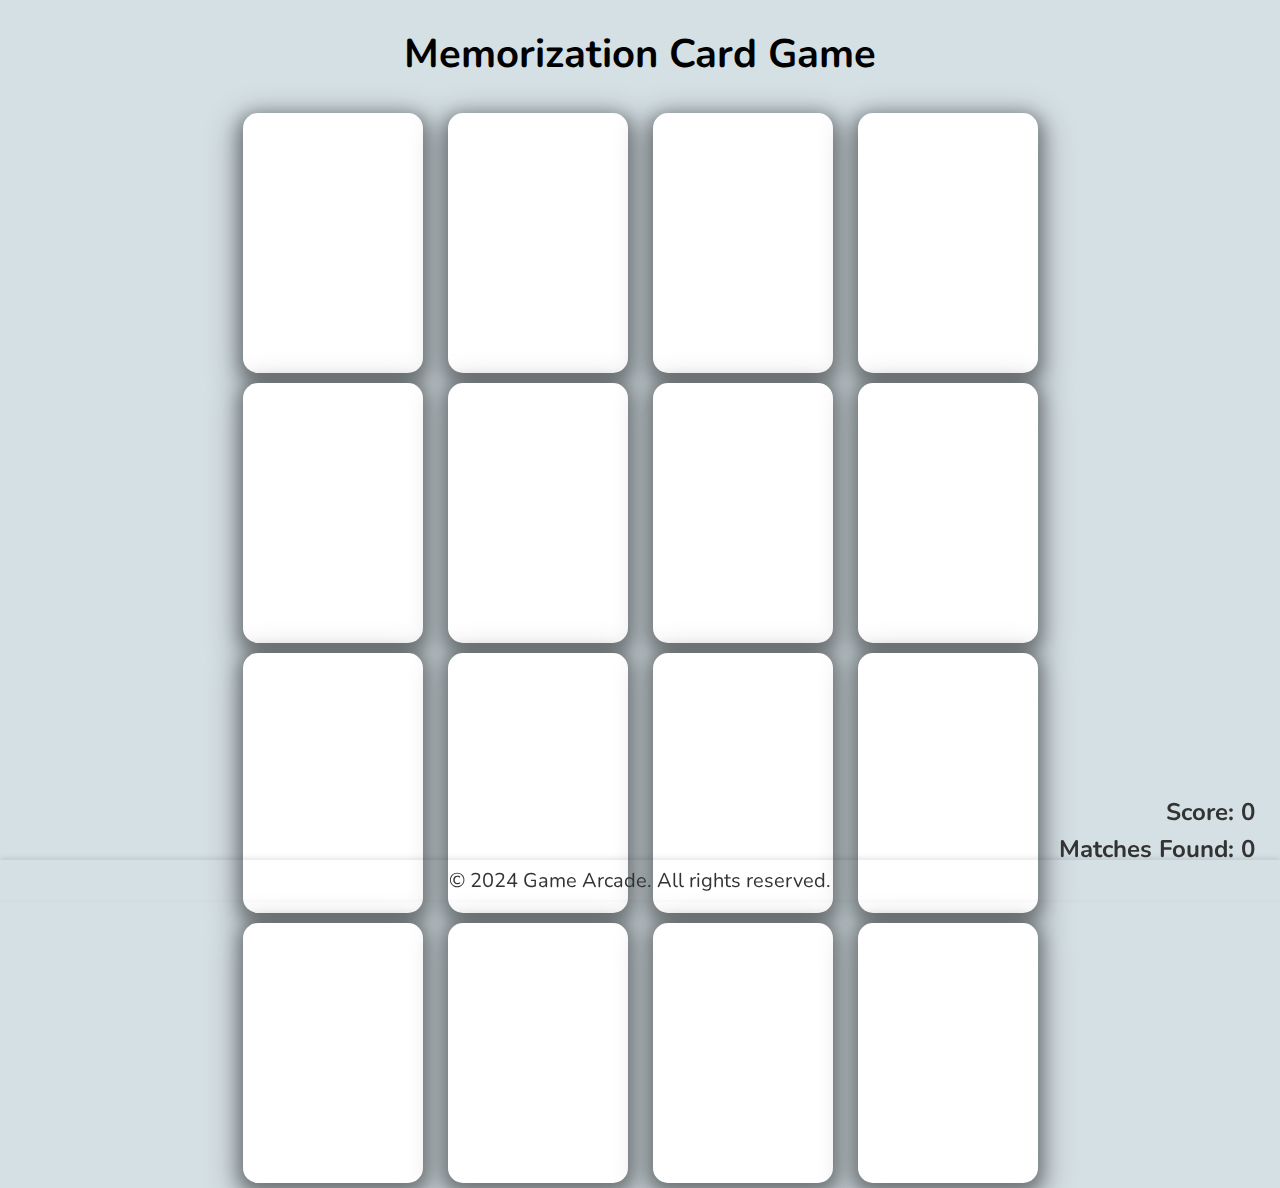
==== index.html @ d8669f76 "Add files via upload" ====
<!DOCTYPE html>
<html>
  <head>
    <link rel="stylesheet" type="text/css" href="memory-card-game.css" />
    <link
      href="https://fonts.googleapis.com/css2?family=Nunito:wght@600;700&display=swap"
      rel="stylesheet"
    />
  </head>
  <body>
    <header>
      <h1>Memorization Card Game</h1>
    </header>
    <div id="instructions-container">
      <div id="instructions">
        <h2>How to Play</h2>
        <p>Click on a card to flip it over.</p>
        <p>Match all pairs to win the game.</p>
        <p>Each correct match adds 10 points to your score.</p>
        <p>An incorrect match reduces your points by 5.</p>
        <p>
          Use the arrow keys to navigate between cards and Enter to select a
          card.
        </p>
      </div>
    </div>
    <div id="game-container">
      <div id="game-board"></div>
    </div>
    <div id="score-board">
      <h2>Score: <span id="score">0</span></h2>
      <h2>Matches Found: <span id="matches">0</span></h2>
    </div>
    <footer>
      <p>&copy; 2024 Game Arcade. All rights reserved.</p>
    </footer>
    <script src="script.js"></script>
  </body>
</html>
---- memory-card-game.css ----
body {
  background-color: #d5e0e5;
  font-family: "Nunito", sans-serif;
  font-size: 20px;
  margin: 0;
  padding: 0;
  position: relative;
  display: flex;
  flex-direction: column;
  align-items: center;
  justify-content: flex-start;
  height: 100vh;
}

h1 {
  text-align: center;
}

#instructions-container {
  position: absolute;
  top: 400px;
  left: 10px;
  width: 350px;
}

#instructions {
  padding: 20px;
  background-color: #f9f9f9;
  border-radius: 10px;
  box-shadow: 0 4px 8px rgba(0, 0, 0, 0.1);
}

#game-container {
  flex-grow: 1;
  display: flex;
  flex-direction: column;
  align-items: center;
  justify-content: center;
  width: 100%;
}

#game-board {
  display: flex;
  flex-wrap: wrap;
  justify-content: space-around;
  align-content: space-around;
  width: 820px;
  max-width: 100%;
}

.card {
  width: 180px;
  height: 260px;
  margin: 5px;
  cursor: pointer;
  background-color: white;
  background-image: url("./cards/cover.png");
  background-size: contain;
  background-position: center;
  background-repeat: no-repeat;
  user-select: none;
  border-radius: 15px;
  box-shadow: 0 5px 15px 5px rgba(0, 0, 0, 0.3),
    0 10px 30px 10px rgba(0, 0, 0, 0.25);
}

#score-board {
  /* background-color: #f9f9f9; */
  position: fixed;
  bottom: 30px;
  right: 20px;
  text-align: right;
}

#score-board h2 {
  color: #333;
  font-size: 24px;
  margin: 5px;
}

footer {
  display: flex;
  justify-content: center;
  align-items: center;
  position: fixed;
  left: 0;
  bottom: 0;
  width: 100%;
  height: 40px; /* Increased height for better visual */
  text-align: center;
  color: #333;
  box-shadow: 0 -2px 5px rgba(0, 0, 0, 0.1);
  z-index: 10;
}

@media (max-width: 1400px) {
  #instructions-container {
    display: none;
  }
}

@media (max-width: 768px) {
  #instructions-container {
    display: none;
  }

  #game-board {
    width: 100%;
  }

  .card {
    width: 20%;
    height: 220px;
  }

  #score-board h2 {
    font-size: 20px;
  }
}
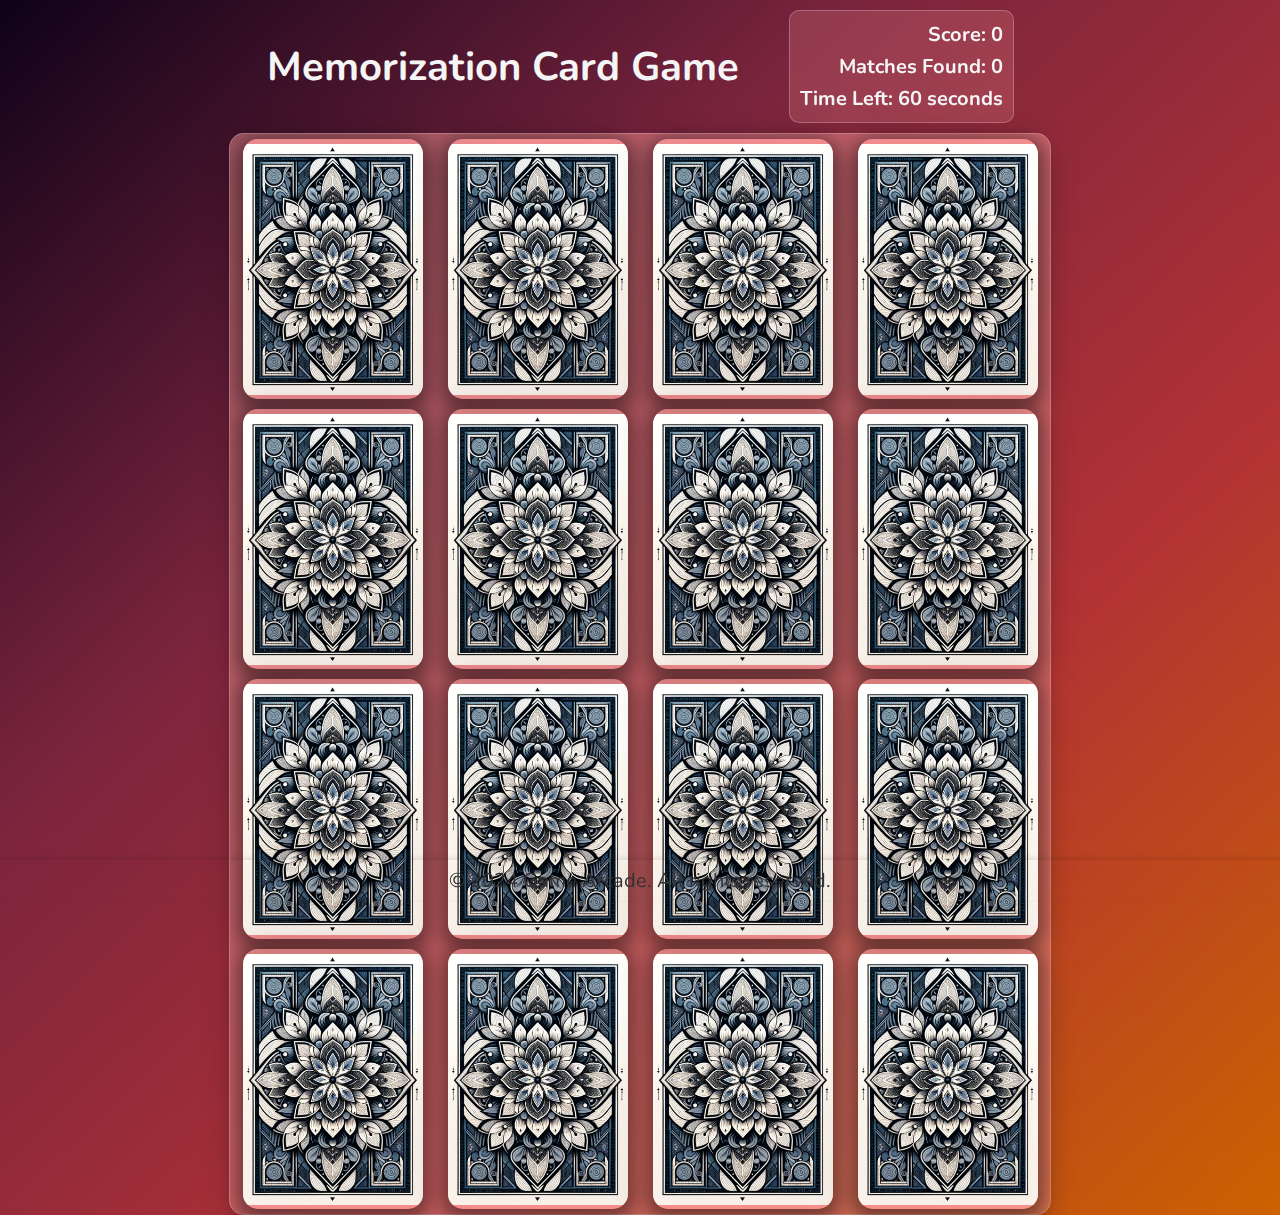
==== commit 668796c5: "changed colorscheme and added some more features" ====
--- a/index.html
+++ b/index.html
@@ -8,9 +8,6 @@
     />
   </head>
   <body>
-    <header>
-      <h1>Memorization Card Game</h1>
-    </header>
     <div id="instructions-container">
       <div id="instructions">
         <h2>How to Play</h2>
@@ -25,11 +22,15 @@
       </div>
     </div>
     <div id="game-container">
+      <header>
+        <h1>Memorization Card Game</h1>
+        <div id="score-board">
+          <h2>Score: <span id="score">0</span></h2>
+          <h2>Matches Found: <span id="matches">0</span></h2>
+          <h2>Time Left: <span id="time">60</span> seconds</h2>
+        </div>
+      </header>
       <div id="game-board"></div>
-    </div>
-    <div id="score-board">
-      <h2>Score: <span id="score">0</span></h2>
-      <h2>Matches Found: <span id="matches">0</span></h2>
     </div>
     <footer>
       <p>&copy; 2024 Game Arcade. All rights reserved.</p>
--- a/memory-card-game.css
+++ b/memory-card-game.css
@@ -1,5 +1,4 @@
 body {
-  background-color: #d5e0e5;
   font-family: "Nunito", sans-serif;
   font-size: 20px;
   margin: 0;
@@ -12,40 +11,82 @@
   height: 100vh;
 }
 
+header {
+  display: flex;
+  align-items: center;
+  justify-content: space-between;
+  padding: 10px;
+}
+
 h1 {
   text-align: center;
+  color: whitesmoke;
+}
+
+#score-board {
+  text-align: right;
+  margin-left: 50px;
+  background: rgba(255, 153, 153, 0.2);
+  backdrop-filter: blur(10px);
+  border-radius: 10px;
+  padding: 5px;
+  border: 1px solid rgba(255, 255, 255, 0.25);
+}
+
+#score-board h2 {
+  color: whitesmoke;
+  font-size: 20px;
+  margin: 5px;
 }
 
 #instructions-container {
+  background: rgba(255, 153, 153, 0.2);
+  backdrop-filter: blur(10px);
   position: absolute;
-  top: 400px;
+  top: 300px;
   left: 10px;
   width: 350px;
+  border-radius: 10px;
+  box-shadow: 0 4px 8px rgba(0, 0, 0, 0.1);
+  border: 1px solid rgba(255, 255, 255, 0.25);
 }
 
 #instructions {
   padding: 20px;
-  background-color: #f9f9f9;
+  background-color: transparent;
+  color: whitesmoke;
   border-radius: 10px;
   box-shadow: 0 4px 8px rgba(0, 0, 0, 0.1);
 }
 
 #game-container {
+  background: linear-gradient(
+    to bottom right,
+    #0e0219,
+    #7a243d,
+    #b23235,
+    #cc6200
+  );
+
   flex-grow: 1;
   display: flex;
   flex-direction: column;
   align-items: center;
-  justify-content: center;
+  justify-content: center - 5%;
   width: 100%;
 }
 
 #game-board {
+  background: rgba(255, 153, 153, 0.5);
+  backdrop-filter: blur(10px);
   display: flex;
   flex-wrap: wrap;
   justify-content: space-around;
   align-content: space-around;
   width: 820px;
   max-width: 100%;
+  border-radius: 15px;
+  border: 1px solid rgba(255, 255, 255, 0.25);
 }
 
 .card {
@@ -53,7 +94,8 @@
   height: 260px;
   margin: 5px;
   cursor: pointer;
-  background-color: white;
+  background: rgba(255, 153, 153, 0.5);
+  backdrop-filter: blur(10px);
   background-image: url("./cards/cover.png");
   background-size: contain;
   background-position: center;
@@ -64,20 +106,6 @@
     0 10px 30px 10px rgba(0, 0, 0, 0.25);
 }
 
-#score-board {
-  /* background-color: #f9f9f9; */
-  position: fixed;
-  bottom: 30px;
-  right: 20px;
-  text-align: right;
-}
-
-#score-board h2 {
-  color: #333;
-  font-size: 24px;
-  margin: 5px;
-}
-
 footer {
   display: flex;
   justify-content: center;
@@ -86,7 +114,7 @@
   left: 0;
   bottom: 0;
   width: 100%;
-  height: 40px; /* Increased height for better visual */
+  height: 40px;
   text-align: center;
   color: #333;
   box-shadow: 0 -2px 5px rgba(0, 0, 0, 0.1);
@@ -104,8 +132,8 @@
     display: none;
   }
 
-  #game-board {
-    width: 100%;
+  #game-container {
+    justify-content: center;
   }
 
   .card {
